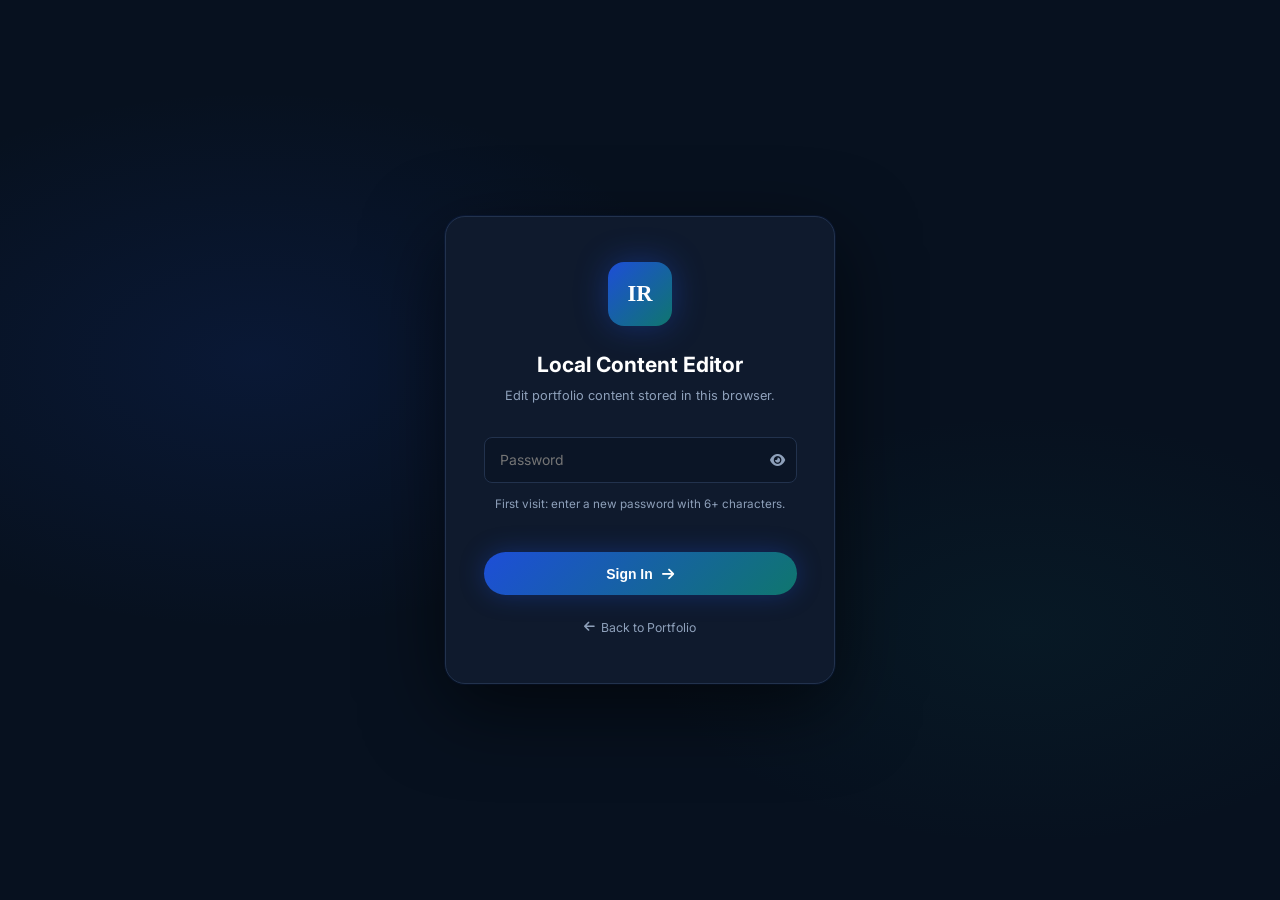
==== Portfolio/public/admin.html @ 2c0a7e4b "Initial commit" ====
<!DOCTYPE html>
<html lang="en">
<head>
  <meta charset="UTF-8"/>
  <meta name="viewport" content="width=device-width, initial-scale=1.0"/>
  <title>Local Content Editor | Islem Rais Portfolio</title>
  <link rel="preconnect" href="https://fonts.googleapis.com" crossorigin />
  <link rel="stylesheet" href="fonts/fa-all.min.css"/>
  <link rel="stylesheet" href="admin.css"/>
</head>
<body class="locked">

  <!-- LOGIN SCREEN -->
  <div class="login-screen" id="loginScreen">
    <div class="login-box">
      <div class="login-logo">IR</div>
      <h1>Local Content Editor</h1>
      <p>Edit portfolio content stored in this browser.</p>
      <form onsubmit="doLogin(event)">
        <div class="login-field">
          <input id="loginPass" type="password" placeholder="Password" autocomplete="current-password" required/>
          <button type="button" class="toggle-pass" onclick="togglePass()" aria-label="Show password">
            <i class="fas fa-eye" id="passEyeIcon"></i>
          </button>
        </div>
        <p class="login-note" id="loginNote"></p>
        <p class="login-error" id="loginError"></p>
        <button type="submit" class="login-btn">Sign In <i class="fas fa-arrow-right"></i></button>
      </form>
      <a href="index.html" class="back-link"><i class="fas fa-arrow-left"></i> Back to Portfolio</a>
    </div>
  </div>

  <!-- DASHBOARD -->
  <div class="dashboard" id="dashboard" style="display:none">

    <!-- SIDEBAR -->
    <aside class="sidebar" id="sidebar">
      <div class="sb-brand">
        <div class="sb-logo">IR</div>
        <div>
          <div class="sb-title">Content Editor</div>
          <div class="sb-sub">Local Portfolio Manager</div>
        </div>
      </div>
      <nav class="sb-nav">
        <a href="#" class="sb-link active" data-tab="profile"      onclick="switchTab(this,'profile')">      <i class="fas fa-user"></i>       Profile</a>
        <a href="#" class="sb-link"        data-tab="stats"        onclick="switchTab(this,'stats')">        <i class="fas fa-chart-bar"></i>  Stats</a>
        <a href="#" class="sb-link"        data-tab="skills"       onclick="switchTab(this,'skills')">       <i class="fas fa-star"></i>       Skills</a>
        <a href="#" class="sb-link"        data-tab="expertise"    onclick="switchTab(this,'expertise')">    <i class="fas fa-handshake"></i>  Expertise</a>
        <a href="#" class="sb-link"        data-tab="tools"        onclick="switchTab(this,'tools')">        <i class="fas fa-tools"></i>      Tools</a>
        <a href="#" class="sb-link"        data-tab="experience"   onclick="switchTab(this,'experience')">   <i class="fas fa-briefcase"></i>  Experience</a>
        <a href="#" class="sb-link"        data-tab="education"    onclick="switchTab(this,'education')">    <i class="fas fa-graduation-cap"></i> Education</a>
        <a href="#" class="sb-link"        data-tab="projects"     onclick="switchTab(this,'projects')">     <i class="fas fa-rocket"></i>     Projects</a>
        <a href="#" class="sb-link"        data-tab="achievements" onclick="switchTab(this,'achievements')"> <i class="fas fa-trophy"></i>     Achievements</a>
        <a href="#" class="sb-link"        data-tab="password"     onclick="switchTab(this,'password')">     <i class="fas fa-lock"></i>       Password</a>
      </nav>
      <div class="sb-footer">
        <a href="index.html" target="_blank" class="sb-preview"><i class="fas fa-external-link-alt"></i> View Portfolio</a>
        <button onclick="doLogout()" class="sb-logout"><i class="fas fa-sign-out-alt"></i> Logout</button>
      </div>
    </aside>

    <!-- MAIN -->
    <main class="main-content">
      <div class="topbar">
        <button class="sidebar-toggle" onclick="toggleSidebar()" aria-label="Toggle sidebar">
          <i class="fas fa-bars"></i>
        </button>
        <div class="topbar-title" id="topbarTitle">Profile</div>
        <div class="topbar-actions">
          <button class="btn-reset" onclick="confirmReset()"><i class="fas fa-undo"></i> Reset All</button>
          <button class="btn-save"  onclick="saveAll()"><i class="fas fa-save"></i> Save Changes</button>
        </div>
      </div>

      <div class="toast" id="toast"></div>
      <div class="editor-notice">
        <i class="fas fa-circle-info" aria-hidden="true"></i>
        <span>Local editor: saved changes are stored in this browser. Update <strong>data.js</strong> for permanent deployment content.</span>
      </div>

      <!-- ===== PROFILE TAB ===== -->
      <div class="tab-panel active" id="tab-profile">
        <div class="panel-header"><h2>Profile Information</h2><p>Your personal details shown across the portfolio.</p></div>
        <div class="form-grid">
          <div class="form-group">
            <label>Full Name</label>
            <input type="text" id="p-name" placeholder="Islem Rais"/>
          </div>
          <div class="form-group">
            <label>Job Title / Role</label>
            <input type="text" id="p-role" placeholder="Account Manager"/>
          </div>
          <div class="form-group">
            <label>Location</label>
            <input type="text" id="p-location" placeholder="Algeria"/>
          </div>
          <div class="form-group">
            <label>Email Address</label>
            <input type="email" id="p-email" placeholder="your@email.com"/>
          </div>
          <div class="form-group span-2">
            <label>LinkedIn URL</label>
            <input type="url" id="p-linkedin" placeholder="https://www.linkedin.com/in/..."/>
          </div>
          <div class="form-group span-2">
            <label>Bio — Paragraph 1</label>
            <textarea id="p-bio1" rows="3" placeholder="First paragraph of your about section..."></textarea>
          </div>
          <div class="form-group span-2">
            <label>Bio — Paragraph 2</label>
            <textarea id="p-bio2" rows="3" placeholder="Second paragraph of your about section..."></textarea>
          </div>
          <div class="form-group">
            <label>Floating Badge 1</label>
            <input type="text" id="p-badge1" placeholder="Top Performer 2024"/>
          </div>
          <div class="form-group">
            <label>Floating Badge 2</label>
            <input type="text" id="p-badge2" placeholder="95% Retention"/>
          </div>
          <div class="form-group span-2">
            <label class="toggle-label">
              <input type="checkbox" id="p-available"/>
              <span>Show "Available for opportunities" badge</span>
            </label>
          </div>
        </div>
      </div>

      <!-- ===== STATS TAB ===== -->
      <div class="tab-panel" id="tab-stats">
        <div class="panel-header"><h2>Hero Statistics</h2><p>The four numbers displayed in the hero section.</p></div>
        <div id="statsEditor"></div>
        <button class="btn-add" onclick="addStat()"><i class="fas fa-plus"></i> Add Stat</button>
      </div>

      <!-- ===== SKILLS TAB ===== -->
      <div class="tab-panel" id="tab-skills">
        <div class="panel-header"><h2>Skill Bars</h2><p>Skills shown in the About section with progress bars.</p></div>
        <div id="skillsEditor"></div>
        <button class="btn-add" onclick="addSkill()"><i class="fas fa-plus"></i> Add Skill</button>
      </div>

      <!-- ===== EXPERTISE TAB ===== -->
      <div class="tab-panel" id="tab-expertise">
        <div class="panel-header"><h2>Core Expertise</h2><p>The six service cards in the Expertise section.</p></div>
        <div id="expertiseEditor"></div>
        <button class="btn-add" onclick="addExpertise()"><i class="fas fa-plus"></i> Add Card</button>
      </div>

      <!-- ===== TOOLS TAB ===== -->
      <div class="tab-panel" id="tab-tools">
        <div class="panel-header"><h2>Tools & Platforms</h2><p>The scrolling marquee of tools shown below expertise.</p></div>
        <div id="toolsEditor"></div>
        <button class="btn-add" onclick="addTool()"><i class="fas fa-plus"></i> Add Tool</button>
      </div>

      <!-- ===== EXPERIENCE TAB ===== -->
      <div class="tab-panel" id="tab-experience">
        <div class="panel-header"><h2>Work Experience</h2><p>Your career timeline entries.</p></div>
        <div id="expEditor"></div>
        <button class="btn-add" onclick="addExp()"><i class="fas fa-plus"></i> Add Position</button>
      </div>

      <!-- ===== EDUCATION TAB ===== -->
      <div class="tab-panel" id="tab-education">
        <div class="panel-header"><h2>Education</h2><p>Your academic background entries.</p></div>
        <div id="eduEditor"></div>
        <button class="btn-add" onclick="addEdu()"><i class="fas fa-plus"></i> Add Degree</button>
      </div>

      <!-- ===== PROJECTS TAB ===== -->
      <div class="tab-panel" id="tab-projects">
        <div class="panel-header"><h2>Featured Projects</h2><p>Projects shown in the Portfolio section.</p></div>
        <div id="projEditor"></div>
        <button class="btn-add" onclick="addProj()"><i class="fas fa-plus"></i> Add Project</button>
      </div>

      <!-- ===== ACHIEVEMENTS TAB ===== -->
      <div class="tab-panel" id="tab-achievements">
        <div class="panel-header"><h2>Achievements</h2><p>Your key accomplishments and recognition.</p></div>
        <div id="achEditor"></div>
        <button class="btn-add" onclick="addAch()"><i class="fas fa-plus"></i> Add Achievement</button>
      </div>

      <!-- ===== PASSWORD TAB ===== -->
      <div class="tab-panel" id="tab-password">
        <div class="panel-header"><h2>Change Password</h2><p>Update the admin dashboard password.</p></div>
        <div class="form-grid" style="max-width:440px">
          <div class="form-group span-2">
            <label>Current Password</label>
            <input type="password" id="pw-current" placeholder="Current password"/>
          </div>
          <div class="form-group span-2">
            <label>New Password</label>
            <input type="password" id="pw-new" placeholder="New password (min 6 chars)"/>
          </div>
          <div class="form-group span-2">
            <label>Confirm New Password</label>
            <input type="password" id="pw-confirm" placeholder="Confirm new password"/>
          </div>
          <div class="form-group span-2">
            <button class="btn-save" onclick="changePassword()"><i class="fas fa-lock"></i> Update Password</button>
          </div>
        </div>
      </div>

    </main>
  </div>

  <script src="data.js"></script>
  <script src="admin.js"></script>
</body>
</html>
---- Portfolio/public/admin.css ----
/* =====================================================
   ADMIN DASHBOARD — Professional Palette
   ===================================================== */
@import url('https://fonts.googleapis.com/css2?family=Inter:wght@300;400;500;600;700&display=swap');
:root {
  --purple:    #1d4ed8;
  --purple-l:  #60a5fa;
  --purple-ll: rgba(29,78,216,0.12);
  --cyan:      #0f766e;
  --cyan-l:    #5eead4;
  --pink:      #b7791f;
  --green:     #10b981;
  --dark:      #07111f;
  --dark-2:    #0b1526;
  --dark-3:    #111c2f;
  --card:      #0f1a2d;
  --card-2:    #142137;
  --border-d:  #22324d;
  --text:      #e8eef8;
  --muted:     #8ea0ba;
  --white:     #ffffff;
  --red:       #f87171;
  --radius:    8px;
  --ease:      cubic-bezier(0.4,0,0.2,1);
  --sidebar:   250px;
}

*, *::before, *::after { box-sizing: border-box; margin: 0; padding: 0; }
html { font-size: 15px; }
body {
  font-family: 'Inter', system-ui, sans-serif;
  background: var(--dark); color: var(--text);
  line-height: 1.6; overflow-x: hidden;
}
a { text-decoration: none; color: inherit; }
input, textarea, select { font-family: inherit; }

/* =====================================================
   LOGIN
   ===================================================== */
.login-screen {
  min-height: 100vh;
  display: flex; align-items: center; justify-content: center;
  background: var(--dark);
  background-image:
    radial-gradient(ellipse 60% 50% at 20% 40%, rgba(29,78,216,0.12) 0%, transparent 60%),
    radial-gradient(ellipse 50% 40% at 80% 70%, rgba(15,118,110,0.08) 0%, transparent 60%);
}
.login-box {
  background: var(--card);
  border: 1px solid var(--border-d);
  border-radius: 20px;
  padding: 3rem 2.5rem;
  width: 100%; max-width: 390px;
  text-align: center;
  box-shadow: 0 24px 80px rgba(0,0,0,0.6), 0 0 0 1px rgba(29,78,216,0.1);
}
.login-logo {
  width: 64px; height: 64px;
  background: linear-gradient(135deg, var(--purple), var(--cyan));
  border-radius: 16px;
  font-size: 1.5rem; font-weight: 700; color: var(--white);
  display: flex; align-items: center; justify-content: center;
  margin: 0 auto 1.5rem;
  font-family: Georgia, serif;
  box-shadow: 0 0 32px rgba(29,78,216,0.4);
}
.login-box h1 { font-size: 1.4rem; font-weight: 700; color: var(--white); margin-bottom: 0.3rem; }
.login-box > p { font-size: 0.85rem; color: var(--muted); margin-bottom: 2rem; }

.login-field { position: relative; margin-bottom: 0.8rem; }
.login-field input {
  width: 100%; padding: 0.9rem 3rem 0.9rem 1rem;
  background: var(--dark-2); border: 1.5px solid var(--border-d);
  border-radius: var(--radius); color: var(--white);
  font-size: 0.93rem; outline: none; transition: border-color 0.3s;
}
.login-field input:focus { border-color: var(--purple); box-shadow: 0 0 0 3px rgba(29,78,216,0.15); }
.toggle-pass {
  position: absolute; right: 0.8rem; top: 50%; transform: translateY(-50%);
  background: none; border: none; color: var(--muted); cursor: pointer; font-size: 0.9rem;
  transition: color 0.2s;
}
.toggle-pass:hover { color: var(--purple-l); }
.login-note {
  font-size: 0.78rem;
  color: var(--muted);
  margin-bottom: 0.6rem;
  min-height: 1.1rem;
}
.login-error { font-size: 0.82rem; color: var(--red); margin-bottom: 0.8rem; min-height: 1.2rem; }

.login-btn {
  width: 100%; padding: 0.9rem;
  background: linear-gradient(135deg, var(--purple), var(--cyan));
  color: var(--white); border: none; border-radius: 100px;
  font-weight: 700; font-size: 0.93rem; cursor: pointer;
  display: flex; align-items: center; justify-content: center; gap: 0.6rem;
  box-shadow: 0 0 24px rgba(29,78,216,0.35);
  transition: all 0.3s var(--ease);
}
.login-btn:hover { transform: translateY(-2px); box-shadow: 0 0 40px rgba(29,78,216,0.5); }

.back-link {
  display: inline-flex; align-items: center; gap: 0.4rem;
  font-size: 0.82rem; color: var(--muted);
  margin-top: 1.5rem; transition: color 0.3s;
}
.back-link:hover { color: var(--purple-l); }

/* =====================================================
   DASHBOARD LAYOUT
   ===================================================== */
.dashboard { display: flex; min-height: 100vh; }

/* ---- SIDEBAR ---- */
.sidebar {
  width: var(--sidebar); background: var(--card);
  border-right: 1px solid var(--border-d);
  display: flex; flex-direction: column;
  position: fixed; top: 0; left: 0; bottom: 0; z-index: 50;
  transition: transform 0.3s var(--ease);
}
.sidebar.collapsed { transform: translateX(calc(-1 * var(--sidebar))); }

.sb-brand {
  display: flex; align-items: center; gap: 0.8rem;
  padding: 1.5rem 1.2rem;
  border-bottom: 1px solid var(--border-d);
}
.sb-logo {
  width: 36px; height: 36px; flex-shrink: 0;
  background: linear-gradient(135deg, var(--purple), var(--cyan));
  border-radius: 10px;
  display: flex; align-items: center; justify-content: center;
  font-size: 0.9rem; font-weight: 700; color: var(--white);
  font-family: Georgia, serif;
  box-shadow: 0 0 16px rgba(29,78,216,0.35);
}
.sb-title { font-size: 0.88rem; font-weight: 700; color: var(--white); }
.sb-sub   { font-size: 0.72rem; color: var(--muted); }

.sb-nav {
  flex: 1; padding: 1rem 0.6rem;
  overflow-y: auto; display: flex; flex-direction: column; gap: 2px;
}
.sb-link {
  display: flex; align-items: center; gap: 0.75rem;
  padding: 0.65rem 0.9rem; border-radius: 10px;
  font-size: 0.83rem; font-weight: 500; color: var(--muted);
  transition: all 0.2s var(--ease); cursor: pointer;
}
.sb-link i { width: 16px; text-align: center; font-size: 0.85rem; }
.sb-link:hover { background: rgba(255,255,255,0.04); color: var(--text); }
.sb-link.active {
  background: rgba(29,78,216,0.12);
  color: var(--purple-l);
  box-shadow: inset 3px 0 0 var(--purple);
}

.sb-footer {
  padding: 1rem 0.6rem; border-top: 1px solid var(--border-d);
  display: flex; flex-direction: column; gap: 0.4rem;
}
.sb-preview, .sb-logout {
  display: flex; align-items: center; gap: 0.6rem;
  padding: 0.6rem 0.9rem; border-radius: 10px;
  font-size: 0.8rem; font-weight: 500;
  transition: all 0.2s; cursor: pointer;
  width: 100%; text-align: left; background: none; border: none;
}
.sb-preview { color: var(--muted); }
.sb-preview:hover { color: var(--cyan-l); background: rgba(15,118,110,0.06); }
.sb-logout  { color: var(--red); }
.sb-logout:hover  { background: rgba(248,113,113,0.08); }

/* ---- MAIN CONTENT ---- */
.main-content {
  margin-left: var(--sidebar); flex: 1;
  min-height: 100vh; display: flex; flex-direction: column;
  transition: margin-left 0.3s var(--ease);
}
.main-content.expanded { margin-left: 0; }

.topbar {
  display: flex; align-items: center; gap: 1rem;
  padding: 0 2rem; height: 62px;
  background: rgba(13,13,22,0.8);
  backdrop-filter: blur(12px);
  border-bottom: 1px solid var(--border-d);
  position: sticky; top: 0; z-index: 40;
}
.sidebar-toggle {
  background: none; border: none; color: var(--muted);
  font-size: 1rem; cursor: pointer; padding: 0.4rem;
  border-radius: 6px; transition: color 0.2s;
}
.sidebar-toggle:hover { color: var(--purple-l); }
.topbar-title { font-size: 0.92rem; font-weight: 600; color: var(--white); flex: 1; }
.topbar-actions { display: flex; gap: 0.6rem; }

.btn-save, .btn-reset, .btn-add {
  display: inline-flex; align-items: center; gap: 0.5rem;
  padding: 0.55rem 1.2rem; border-radius: 100px;
  font-size: 0.82rem; font-weight: 600; cursor: pointer;
  border: none; transition: all 0.2s var(--ease);
}
.btn-save {
  background: linear-gradient(135deg, var(--purple), var(--cyan));
  color: var(--white);
  box-shadow: 0 0 16px rgba(29,78,216,0.25);
}
.btn-save:hover { transform: translateY(-1px); box-shadow: 0 0 28px rgba(29,78,216,0.45); }

.btn-reset {
  background: rgba(255,255,255,0.04);
  color: var(--muted); border: 1px solid var(--border-d);
}
.btn-reset:hover { color: var(--red); border-color: var(--red); background: rgba(248,113,113,0.06); }

.btn-add {
  background: var(--purple-ll);
  color: var(--purple-l);
  border: 1px dashed rgba(29,78,216,0.35); margin-top: 1rem;
}
.btn-add:hover { background: rgba(29,78,216,0.2); }

/* ---- TABS ---- */
.tab-panel { display: none; padding: 2rem; max-width: 920px; }
.tab-panel.active { display: block; }

.panel-header { margin-bottom: 2rem; }
.panel-header h2 { font-size: 1.3rem; font-weight: 700; color: var(--white); margin-bottom: 0.3rem; }
.panel-header p  { font-size: 0.85rem; color: var(--muted); }

/* ---- FORMS ---- */
.form-grid { display: grid; grid-template-columns: 1fr 1fr; gap: 1.2rem; }
.form-group { display: flex; flex-direction: column; gap: 0.4rem; }
.form-group.span-2 { grid-column: span 2; }
.form-group label {
  font-size: 0.72rem; font-weight: 700;
  letter-spacing: 1px; text-transform: uppercase; color: var(--muted);
}
.form-group input,
.form-group textarea,
.form-group select {
  padding: 0.75rem 1rem;
  background: var(--dark-3); border: 1.5px solid var(--border-d);
  border-radius: var(--radius); color: var(--white);
  font-size: 0.9rem; outline: none; resize: vertical;
  transition: border-color 0.3s, box-shadow 0.3s;
}
.form-group input:focus,
.form-group textarea:focus,
.form-group select:focus {
  border-color: var(--purple);
  box-shadow: 0 0 0 3px rgba(29,78,216,0.12);
}
.form-group select option { background: var(--dark-3); }

.toggle-label {
  display: flex !important; flex-direction: row !important; align-items: center;
  gap: 0.7rem; cursor: pointer;
  font-size: 0.88rem !important; color: var(--text) !important;
  font-weight: 500 !important; letter-spacing: 0 !important;
  text-transform: none !important;
}
.toggle-label input[type="checkbox"] {
  width: 18px; height: 18px; accent-color: var(--purple);
  padding: 0; cursor: pointer;
}

/* ---- ITEM CARDS ---- */
.item-card {
  background: var(--card-2); border: 1px solid var(--border-d);
  border-radius: var(--radius); padding: 1.5rem; margin-bottom: 1rem;
  position: relative; transition: border-color 0.2s;
}
.item-card:hover { border-color: rgba(29,78,216,0.3); }
.item-card-header {
  display: flex; justify-content: space-between; align-items: center;
  margin-bottom: 1.2rem;
}
.item-card-header span {
  font-size: 0.75rem; font-weight: 700; letter-spacing: 1px;
  text-transform: uppercase; color: var(--purple-l);
}
.item-actions { display: flex; gap: 0.4rem; }
.btn-del, .btn-up, .btn-dn {
  width: 30px; height: 30px; border-radius: 8px;
  border: 1px solid var(--border-d); background: none;
  color: var(--muted); font-size: 0.8rem; cursor: pointer;
  display: flex; align-items: center; justify-content: center;
  transition: all 0.2s;
}
.btn-del:hover { color: var(--red); border-color: var(--red); background: rgba(248,113,113,0.08); }
.btn-up:hover, .btn-dn:hover { color: var(--purple-l); border-color: var(--purple); }

/* ---- TOAST ---- */
.toast {
  position: fixed; bottom: 2rem; right: 2rem;
  background: var(--card-2);
  border: 1px solid var(--border-d);
  border-left: 3px solid var(--purple);
  border-radius: var(--radius);
  padding: 0.9rem 1.5rem;
  font-size: 0.88rem; font-weight: 500; color: var(--white);
  box-shadow: 0 8px 40px rgba(0,0,0,0.5), 0 0 16px rgba(29,78,216,0.15);
  opacity: 0; transform: translateY(12px);
  transition: all 0.35s var(--ease);
  pointer-events: none; z-index: 999;
}
.toast.show  { opacity: 1; transform: translateY(0); }
.toast.error { border-left-color: var(--red); }

.editor-notice {
  display: flex;
  align-items: flex-start;
  gap: 0.75rem;
  max-width: 920px;
  margin: 1.25rem 2rem 0;
  padding: 0.9rem 1rem;
  border: 1px solid rgba(96, 165, 250, 0.22);
  border-left: 3px solid var(--purple-l);
  border-radius: var(--radius);
  background: rgba(96, 165, 250, 0.08);
  color: var(--text);
  font-size: 0.84rem;
}
.editor-notice i {
  color: var(--purple-l);
  margin-top: 0.2rem;
}
.editor-notice strong {
  color: var(--white);
}

/* ---- RANGE ---- */
.range-wrap { display: flex; align-items: center; gap: 0.8rem; }
.range-wrap input[type="range"] {
  flex: 1; height: 4px; padding: 0; border: none;
  accent-color: var(--purple); background: var(--border-d);
  border-radius: 10px; cursor: pointer;
}
.range-val {
  min-width: 40px; text-align: right;
  font-size: 0.88rem; font-weight: 700; color: var(--purple-l);
}

/* ---- RESPONSIVE ---- */
@media (max-width: 768px) {
  .sidebar { transform: translateX(calc(-1 * var(--sidebar))); }
  .sidebar.open { transform: translateX(0); }
  .main-content { margin-left: 0; }
  .form-grid { grid-template-columns: 1fr; }
  .form-group.span-2 { grid-column: span 1; }
  .topbar { padding: 0 1rem; }
  .tab-panel { padding: 1.5rem 1rem; }
  .editor-notice { margin: 1rem; }
}
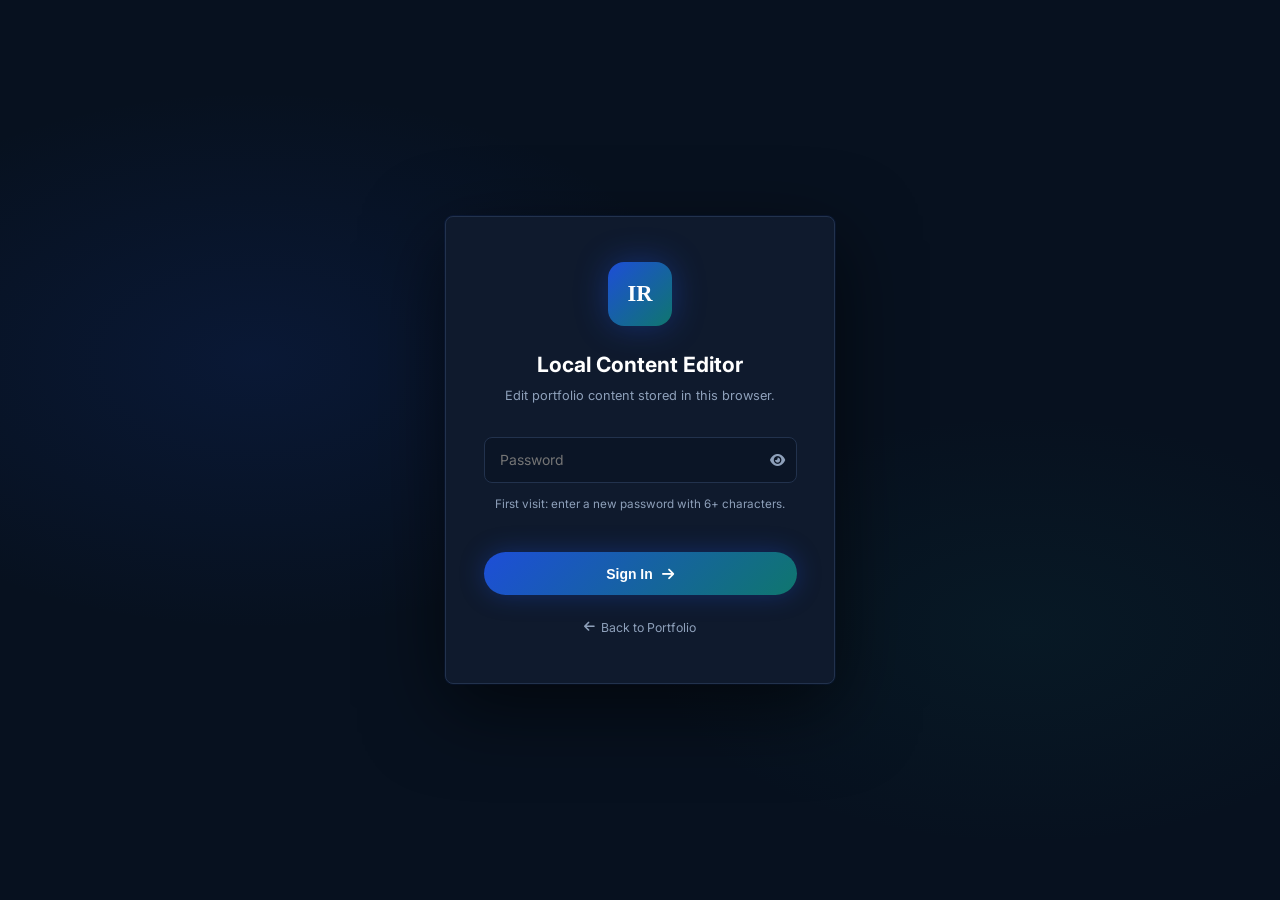
==== commit d439301b: "Update portfolio admin panel and GitHub Pages configuration" ====
--- a/Portfolio/public/admin.html
+++ b/Portfolio/public/admin.html
@@ -105,11 +105,11 @@
             <input type="url" id="p-linkedin" placeholder="https://www.linkedin.com/in/..."/>
           </div>
           <div class="form-group span-2">
-            <label>Bio — Paragraph 1</label>
+            <label>Bio - Paragraph 1</label>
             <textarea id="p-bio1" rows="3" placeholder="First paragraph of your about section..."></textarea>
           </div>
           <div class="form-group span-2">
-            <label>Bio — Paragraph 2</label>
+            <label>Bio - Paragraph 2</label>
             <textarea id="p-bio2" rows="3" placeholder="Second paragraph of your about section..."></textarea>
           </div>
           <div class="form-group">
--- a/Portfolio/public/admin.css
+++ b/Portfolio/public/admin.css
@@ -1,5 +1,5 @@
 /* =====================================================
-   ADMIN DASHBOARD — Professional Palette
+   ADMIN DASHBOARD - Professional Palette
    ===================================================== */
 @import url('https://fonts.googleapis.com/css2?family=Inter:wght@300;400;500;600;700&display=swap');
 :root {
@@ -49,7 +49,7 @@
 .login-box {
   background: var(--card);
   border: 1px solid var(--border-d);
-  border-radius: 20px;
+  border-radius: var(--radius);
   padding: 3rem 2.5rem;
   width: 100%; max-width: 390px;
   text-align: center;
